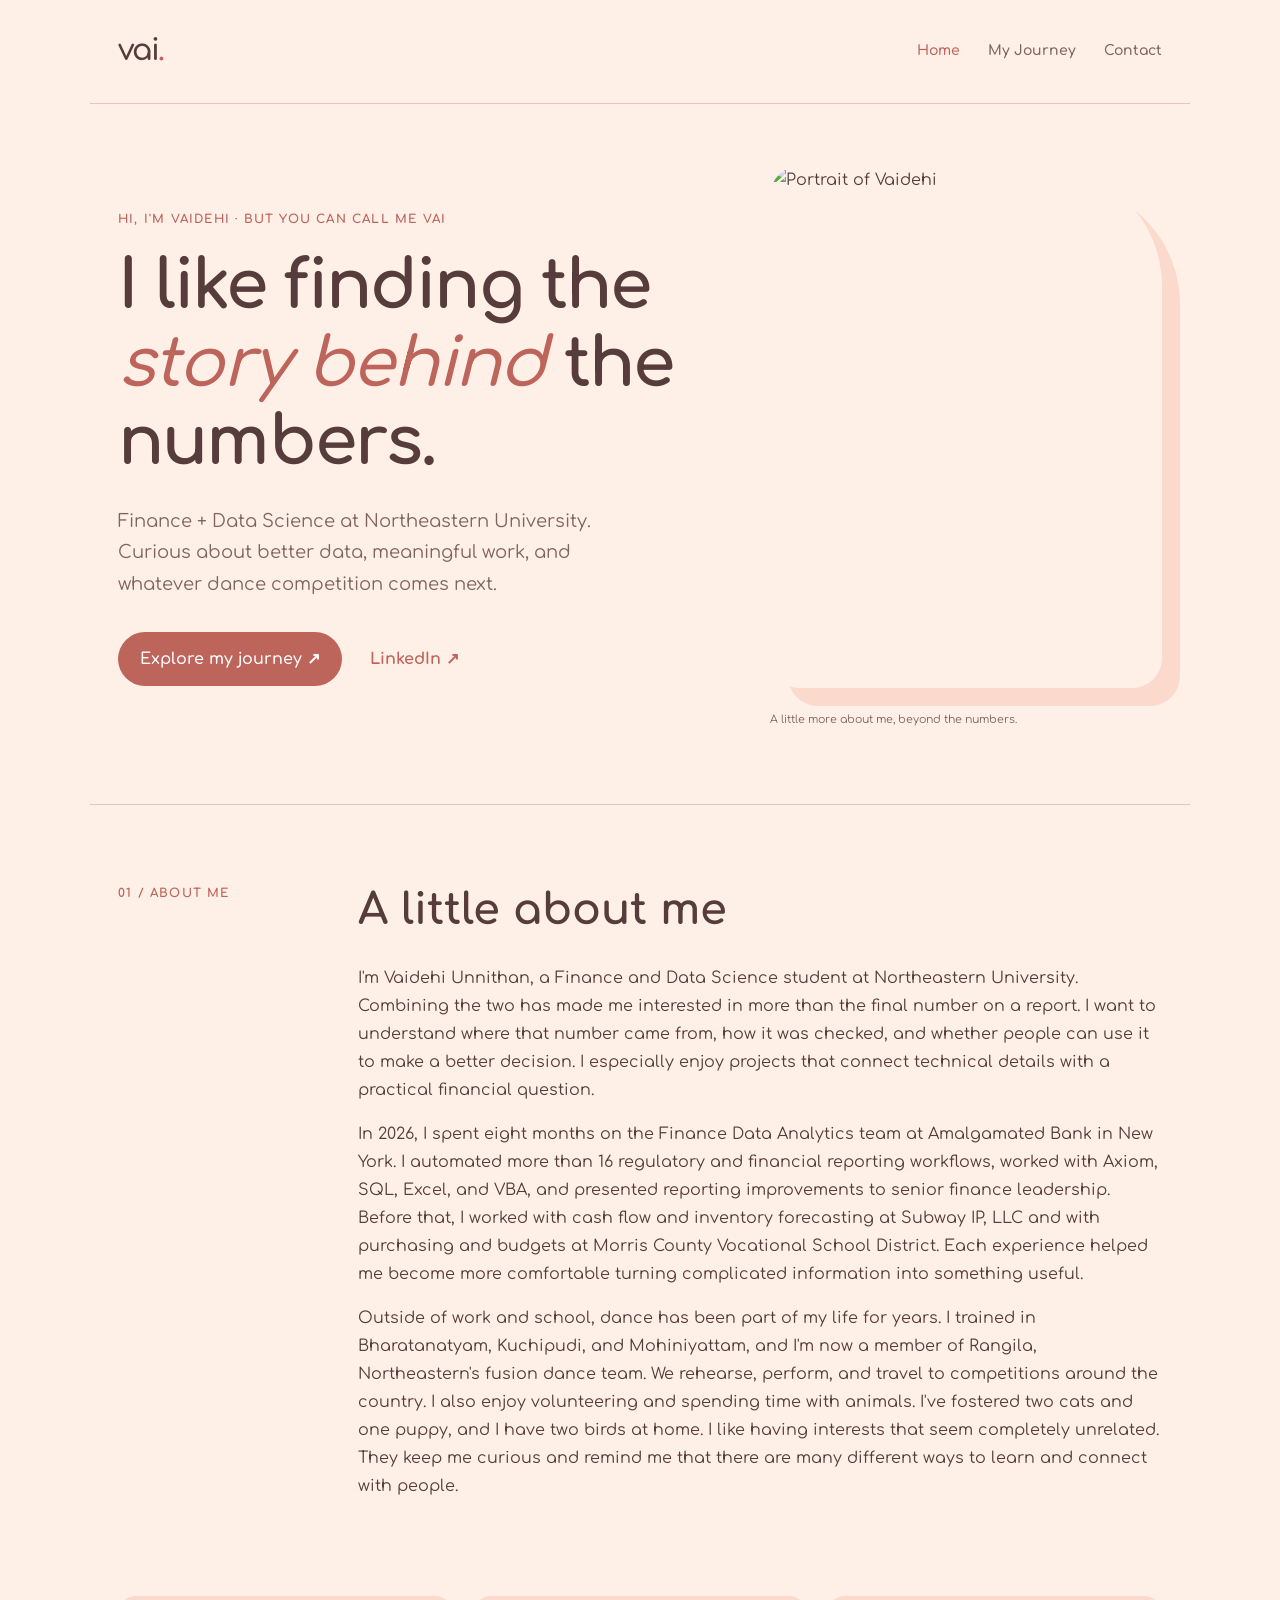
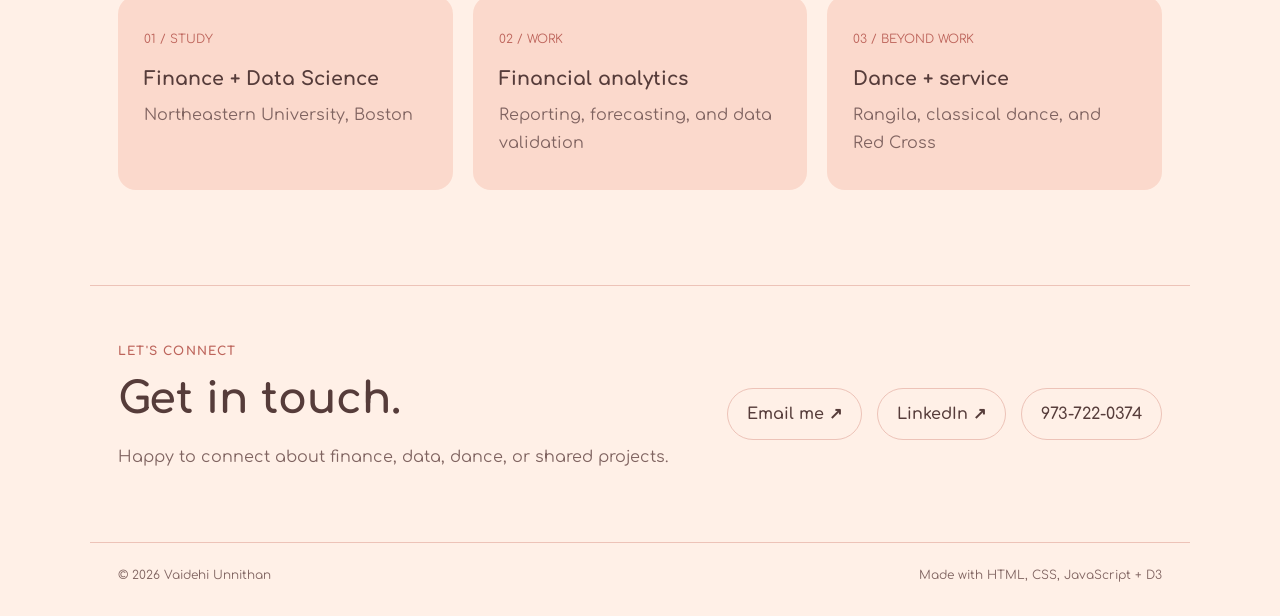
==== index.html @ 47c5c3bd "Add files via upload" ====
<!doctype html><html lang="en"><head><meta charset="utf-8"><meta name="viewport" content="width=device-width,initial-scale=1"><meta name="description" content="Vaidehi Unnithan | Finance, data science, dance, and community"><title>Vaidehi Unnithan | Home</title><link rel="stylesheet" href="styles.css"></head><body>
<header class="site-header"><a class="logo" href="index.html">vai<span>.</span></a><nav aria-label="Main navigation"><a class="active" aria-current="page" href="index.html">Home</a><a href="achievements.html">My Journey</a><a href="#contact">Contact</a></nav></header>
<main><section class="hero wrap"><div><div class="eyebrow">HI, I'M VAIDEHI · BUT YOU CAN CALL ME VAI</div><h1>I like finding the <em>story behind</em> the numbers.</h1><p class="lead">Finance + Data Science at Northeastern University. Curious about better data, meaningful work, and whatever dance competition comes next.</p><div class="hero-links"><a class="button" href="achievements.html">Explore my journey ↗</a><a class="text-link" href="https://www.linkedin.com/in/vaidehiunn/" target="_blank" rel="noopener noreferrer">LinkedIn ↗</a></div></div><figure class="portrait"><img src="assets/vai-portrait.jpg" alt="Portrait of Vaidehi"><figcaption>A little more about me, beyond the numbers.</figcaption></figure></section>
<section class="wrap about" aria-labelledby="about-title"><div class="section-kicker">01 / ABOUT ME</div><div><h2 id="about-title">A little about me</h2><p>I'm Vaidehi Unnithan, a Finance and Data Science student at Northeastern University. Combining the two has made me interested in more than the final number on a report. I want to understand where that number came from, how it was checked, and whether people can use it to make a better decision. I especially enjoy projects that connect technical details with a practical financial question.</p><p>In 2026, I spent eight months on the Finance Data Analytics team at Amalgamated Bank in New York. I automated more than 16 regulatory and financial reporting workflows, worked with Axiom, SQL, Excel, and VBA, and presented reporting improvements to senior finance leadership. Before that, I worked with cash flow and inventory forecasting at Subway IP, LLC and with purchasing and budgets at Morris County Vocational School District. Each experience helped me become more comfortable turning complicated information into something useful.</p><p>Outside of work and school, dance has been part of my life for years. I trained in Bharatanatyam, Kuchipudi, and Mohiniyattam, and I'm now a member of Rangila, Northeastern's fusion dance team. We rehearse, perform, and travel to competitions around the country. I also enjoy volunteering and spending time with animals. I've fostered two cats and one puppy, and I have two birds at home. I like having interests that seem completely unrelated. They keep me curious and remind me that there are many different ways to learn and connect with people.</p></div></section>
<section class="wrap quick-notes" aria-label="At a glance"><article><span>01 / STUDY</span><h3>Finance + Data Science</h3><p>Northeastern University, Boston</p></article><article><span>02 / WORK</span><h3>Financial analytics</h3><p>Reporting, forecasting, and data validation</p></article><article><span>03 / BEYOND WORK</span><h3>Dance + service</h3><p>Rangila, classical dance, and Red Cross</p></article></section>
<section class="wrap contact" id="contact"><div><div class="section-kicker">LET'S CONNECT</div><h2>Get in touch.</h2><p>Happy to connect about finance, data, dance, or shared projects.</p></div><div class="contact-links"><a href="mailto:unnithan.v@northeastern.edu">Email me ↗</a><a href="https://www.linkedin.com/in/vaidehiunn/" target="_blank" rel="noopener noreferrer">LinkedIn ↗</a><a href="tel:+19737220374">973-722-0374</a></div></section></main><footer class="wrap footer">© 2026 Vaidehi Unnithan <span>Made with HTML, CSS, JavaScript + D3</span></footer></body></html>
---- styles.css ----
@import url('https://fonts.googleapis.com/css2?family=Comfortaa:wght@400;500;600;700&display=swap');
:root{--bg:#fff0e7;--ink:#563c3a;--muted:#806461;--accent:#bd645b;--soft:#fbd9cc;--line:#edc3b8;--white:#fffaf6}*{box-sizing:border-box}html{scroll-behavior:smooth}body{margin:0;background:var(--bg);color:var(--ink);font-family:'Comfortaa',Arial,sans-serif;line-height:1.75}a{color:inherit}a:focus-visible,button:focus-visible{outline:3px solid var(--accent);outline-offset:4px}.wrap{max-width:1100px;padding:0 28px;margin:0 auto}.site-header{max-width:1100px;padding:25px 28px;margin:auto;display:flex;align-items:center;justify-content:space-between;border-bottom:1px solid var(--line)}.logo{text-decoration:none;font-family:'Comfortaa',sans-serif;font-size:30px;font-weight:600}.logo span{color:var(--accent)}nav{display:flex;gap:28px}nav a{text-decoration:none;font-size:14px;color:var(--muted);font-weight:600}nav a:hover,nav a.active{color:var(--accent)}.hero{display:grid;grid-template-columns:1.2fr .8fr;gap:64px;align-items:center;min-height:590px;padding-top:62px;padding-bottom:75px}.eyebrow,.section-kicker{font-size:12px;letter-spacing:2.3px;color:var(--accent);font-weight:700}.hero h1,.journey>h1{font-size:clamp(44px,5.3vw,72px);letter-spacing:-1.8px;line-height:1.15;max-width:700px;margin:17px 0 25px;font-family:'Comfortaa',Arial,sans-serif;font-weight:500}.hero h1 em,.journey h1 em{color:var(--accent);font-weight:500}.lead{color:var(--muted);font-size:18px;max-width:540px}.hero-links{display:flex;align-items:center;gap:28px;margin-top:32px;flex-wrap:wrap}.button{display:inline-block;padding:13px 22px;border-radius:999px;text-decoration:none;background:var(--accent);color:#fff;font-weight:600}.button:hover{background:var(--ink)}.text-link{color:var(--accent);font-weight:700;text-decoration:none}.text-link:hover{text-decoration:underline}.portrait,.story-photo{margin:0}.portrait img,.story-photo img{width:100%;display:block;object-fit:cover;border-radius:170px 170px 9px 9px;box-shadow:18px 18px 0 var(--soft)}figcaption{font-size:11px;color:var(--muted);margin-top:22px}.about{padding-top:78px;padding-bottom:80px;border-top:1px solid var(--line);display:grid;grid-template-columns:210px 1fr;gap:30px}.about h2,.contact h2,.journey h2{font-family:'Comfortaa',Arial,sans-serif;font-weight:500;font-size:clamp(30px,3.4vw,43px);line-height:1.3;margin:0 0 25px}.about p,.journey p{color:var(--ink)}.quick-notes{display:grid;grid-template-columns:repeat(3,1fr);gap:20px;padding-bottom:95px}.quick-notes article{background:var(--soft);padding:28px 26px;min-height:180px}.quick-notes span{font-size:12px;color:var(--accent)}.quick-notes h3{margin:10px 0 0;font-size:19px}.quick-notes p{color:var(--muted);margin:5px 0}.contact{padding-top:55px;padding-bottom:55px;border-top:1px solid var(--line);display:flex;justify-content:space-between;gap:35px;align-items:center}.contact h2{margin-top:10px;margin-bottom:8px}.contact p{color:var(--muted)}.contact-links{display:flex;gap:15px;flex-wrap:wrap}.contact-links a{border:1px solid var(--line);padding:11px 19px;text-decoration:none;font-weight:600;white-space:nowrap}.contact-links a:hover{border-color:var(--accent);color:var(--accent)}.footer{border-top:1px solid var(--line);padding-top:22px;padding-bottom:30px;display:flex;justify-content:space-between;color:var(--muted);font-size:12px;gap:15px}.journey{padding-top:64px;padding-bottom:90px}.journey>h1{font-size:clamp(40px,5vw,62px);max-width:820px}.journey-intro{font-size:18px;max-width:720px;margin-bottom:74px}.split-story{display:grid;grid-template-columns:1.35fr .65fr;gap:70px;align-items:center;padding-bottom:65px;border-bottom:1px solid var(--line)}.story-photo img{border-radius:8px 140px 8px 8px}.experiences{padding:60px 0;border-bottom:1px solid var(--line)}.highlights{padding:0;margin:0;list-style:none;display:grid;grid-template-columns:repeat(2,1fr);gap:18px}.highlights li{border-left:3px solid var(--accent);background:var(--white);padding:18px 22px}.highlights strong{display:block}.highlights span{display:block;font-size:13px;color:var(--muted);margin-top:4px}.viz-section{padding:62px 0;border-bottom:1px solid var(--line)}.viz-section>p{max-width:790px}.chart{width:100%;margin-top:30px;overflow-x:auto;background:var(--white);border:1px solid var(--line);border-radius:7px;padding:15px}.chart svg{display:block;max-width:100%;height:auto}.chart-detail{min-height:65px;padding:14px 19px;background:var(--soft);font-size:14px;border-radius:4px;margin-top:15px}.chart-note{font-size:12px;color:var(--muted)}.bar{cursor:pointer}.bar:hover{opacity:.78}.outside{padding:60px 0}.outside p{max-width:800px}.outside a{display:inline-block;margin-top:12px}@media(max-width:760px){.hero,.about,.split-story{grid-template-columns:1fr;gap:35px}.hero{padding-top:48px;min-height:auto}.portrait{max-width:380px}.about{padding-top:55px}.quick-notes,.highlights{grid-template-columns:1fr}.contact,.footer{flex-direction:column;align-items:start}.site-header{padding:18px 20px}.site-header nav{gap:14px}.wrap{padding-left:20px;padding-right:20px}.journey{padding-top:45px}.journey-intro{margin-bottom:45px}}

/* Additional gallery and achievement styling */
.feature-story{display:grid;grid-template-columns:1.25fr .75fr;gap:54px;align-items:center;margin:60px 0 35px;padding:35px 0;border-top:1px solid var(--line)}.feature-story.reverse{grid-template-columns:1fr 1fr}.feature-story figure,.photo-strip figure{margin:0}.feature-story img{display:block;width:100%;max-height:440px;object-fit:cover;border-radius:8px}.feature-story figure figcaption,.photo-strip figcaption{margin:8px 0;color:var(--muted)}.photo-strip{display:grid;grid-template-columns:repeat(3,1fr);gap:16px;margin:16px 0 55px}.photo-strip img{width:100%;height:210px;object-fit:cover;border-radius:6px;display:block}.dance-photos{grid-template-columns:1fr 1fr}.dance-photos img{height:350px}.impact-card{padding:28px 35px;background:var(--soft);border-radius:10px}.impact-card span{display:block;font:500 55px 'Comfortaa',sans-serif;color:var(--accent);line-height:1.25}.impact-card strong{display:block}.impact-card p{margin:3px 0 28px}.impact-card p:last-child{margin-bottom:0}.journey .section-kicker{margin-bottom:12px}@media(max-width:760px){.feature-story,.feature-story.reverse{grid-template-columns:1fr;gap:18px}.photo-strip{grid-template-columns:1fr 1fr}.photo-strip img,.dance-photos img{height:190px}.photo-strip figure:last-child:nth-child(odd){grid-column:span 2}.hero .portrait img{max-height:450px;object-position:center 45%}}

/* Peach palette and friendly rounded Comfortaa typography */
.logo{letter-spacing:-1.6px}.hero h1,.journey>h1{font-weight:700}.about h2,.contact h2,.journey h2{font-weight:700}.quick-notes article,.highlights li,.chart,.impact-card{border-radius:18px}.contact-links a{border-radius:999px}.feature-story img,.photo-strip img{border-radius:17px}.portrait img{border-radius:30px 120px 30px 30px}.story-photo img{border-radius:20px 110px 20px 20px}.impact-card span{font-family:Comfortaa,Arial,sans-serif;font-weight:700}.eyebrow,.section-kicker{letter-spacing:1.2px}

/* Homepage portrait is taller than the previous group photo. */
.hero .portrait img{aspect-ratio:3/4;object-fit:cover;object-position:center 43%}
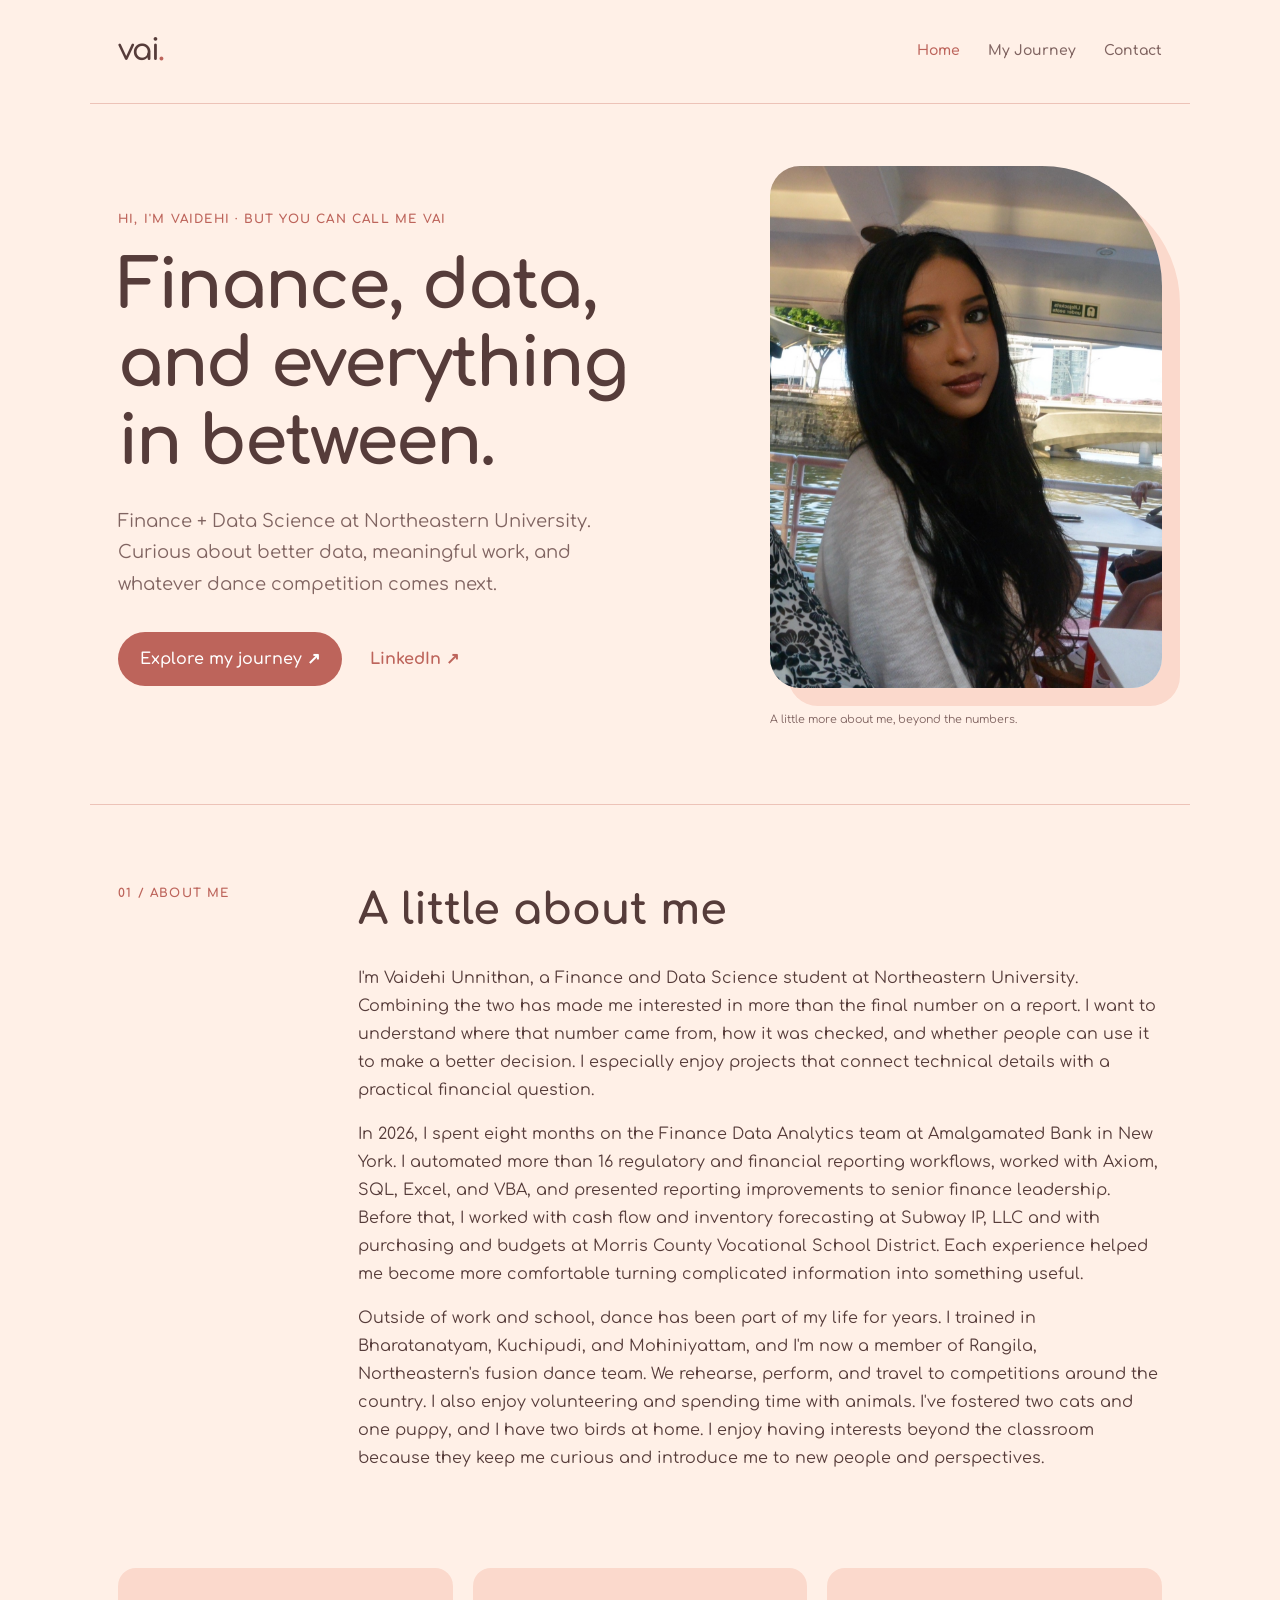
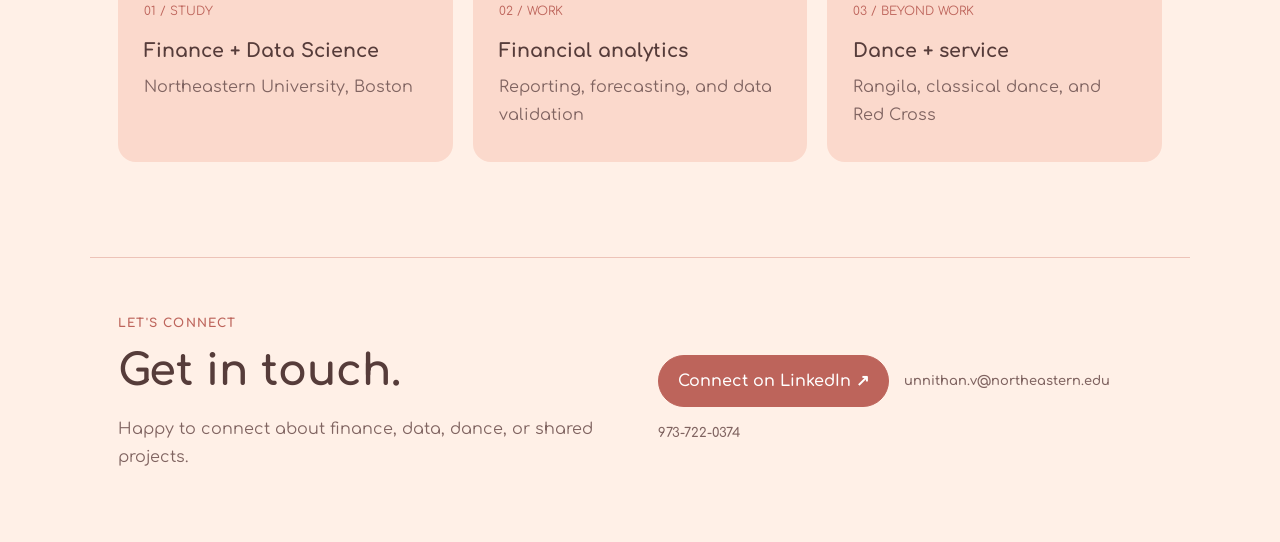
==== commit b22f34c7: "Add files via upload" ====
--- a/index.html
+++ b/index.html
@@ -1,6 +1,6 @@
 <!doctype html><html lang="en"><head><meta charset="utf-8"><meta name="viewport" content="width=device-width,initial-scale=1"><meta name="description" content="Vaidehi Unnithan | Finance, data science, dance, and community"><title>Vaidehi Unnithan | Home</title><link rel="stylesheet" href="styles.css"></head><body>
 <header class="site-header"><a class="logo" href="index.html">vai<span>.</span></a><nav aria-label="Main navigation"><a class="active" aria-current="page" href="index.html">Home</a><a href="achievements.html">My Journey</a><a href="#contact">Contact</a></nav></header>
-<main><section class="hero wrap"><div><div class="eyebrow">HI, I'M VAIDEHI · BUT YOU CAN CALL ME VAI</div><h1>I like finding the <em>story behind</em> the numbers.</h1><p class="lead">Finance + Data Science at Northeastern University. Curious about better data, meaningful work, and whatever dance competition comes next.</p><div class="hero-links"><a class="button" href="achievements.html">Explore my journey ↗</a><a class="text-link" href="https://www.linkedin.com/in/vaidehiunn/" target="_blank" rel="noopener noreferrer">LinkedIn ↗</a></div></div><figure class="portrait"><img src="assets/vai-portrait.jpg" alt="Portrait of Vaidehi"><figcaption>A little more about me, beyond the numbers.</figcaption></figure></section>
-<section class="wrap about" aria-labelledby="about-title"><div class="section-kicker">01 / ABOUT ME</div><div><h2 id="about-title">A little about me</h2><p>I'm Vaidehi Unnithan, a Finance and Data Science student at Northeastern University. Combining the two has made me interested in more than the final number on a report. I want to understand where that number came from, how it was checked, and whether people can use it to make a better decision. I especially enjoy projects that connect technical details with a practical financial question.</p><p>In 2026, I spent eight months on the Finance Data Analytics team at Amalgamated Bank in New York. I automated more than 16 regulatory and financial reporting workflows, worked with Axiom, SQL, Excel, and VBA, and presented reporting improvements to senior finance leadership. Before that, I worked with cash flow and inventory forecasting at Subway IP, LLC and with purchasing and budgets at Morris County Vocational School District. Each experience helped me become more comfortable turning complicated information into something useful.</p><p>Outside of work and school, dance has been part of my life for years. I trained in Bharatanatyam, Kuchipudi, and Mohiniyattam, and I'm now a member of Rangila, Northeastern's fusion dance team. We rehearse, perform, and travel to competitions around the country. I also enjoy volunteering and spending time with animals. I've fostered two cats and one puppy, and I have two birds at home. I like having interests that seem completely unrelated. They keep me curious and remind me that there are many different ways to learn and connect with people.</p></div></section>
+<main><section class="hero wrap"><div><div class="eyebrow">HI, I'M VAIDEHI · BUT YOU CAN CALL ME VAI</div><h1>Finance, data, and everything in between.</h1><p class="lead">Finance + Data Science at Northeastern University. Curious about better data, meaningful work, and whatever dance competition comes next.</p><div class="hero-links"><a class="button" href="achievements.html">Explore my journey ↗</a><a class="text-link" href="https://www.linkedin.com/in/vaidehiunn/" target="_blank" rel="noopener noreferrer">LinkedIn ↗</a></div></div><figure class="portrait"><img src="assets/vai-portrait.jpg" alt="Portrait of Vaidehi"><figcaption>A little more about me, beyond the numbers.</figcaption></figure></section>
+<section class="wrap about" aria-labelledby="about-title"><div class="section-kicker">01 / ABOUT ME</div><div><h2 id="about-title">A little about me</h2><p>I'm Vaidehi Unnithan, a Finance and Data Science student at Northeastern University. Combining the two has made me interested in more than the final number on a report. I want to understand where that number came from, how it was checked, and whether people can use it to make a better decision. I especially enjoy projects that connect technical details with a practical financial question.</p><p>In 2026, I spent eight months on the Finance Data Analytics team at Amalgamated Bank in New York. I automated more than 16 regulatory and financial reporting workflows, worked with Axiom, SQL, Excel, and VBA, and presented reporting improvements to senior finance leadership. Before that, I worked with cash flow and inventory forecasting at Subway IP, LLC and with purchasing and budgets at Morris County Vocational School District. Each experience helped me become more comfortable turning complicated information into something useful.</p><p>Outside of work and school, dance has been part of my life for years. I trained in Bharatanatyam, Kuchipudi, and Mohiniyattam, and I'm now a member of Rangila, Northeastern's fusion dance team. We rehearse, perform, and travel to competitions around the country. I also enjoy volunteering and spending time with animals. I've fostered two cats and one puppy, and I have two birds at home. I enjoy having interests beyond the classroom because they keep me curious and introduce me to new people and perspectives.</p></div></section>
 <section class="wrap quick-notes" aria-label="At a glance"><article><span>01 / STUDY</span><h3>Finance + Data Science</h3><p>Northeastern University, Boston</p></article><article><span>02 / WORK</span><h3>Financial analytics</h3><p>Reporting, forecasting, and data validation</p></article><article><span>03 / BEYOND WORK</span><h3>Dance + service</h3><p>Rangila, classical dance, and Red Cross</p></article></section>
-<section class="wrap contact" id="contact"><div><div class="section-kicker">LET'S CONNECT</div><h2>Get in touch.</h2><p>Happy to connect about finance, data, dance, or shared projects.</p></div><div class="contact-links"><a href="mailto:unnithan.v@northeastern.edu">Email me ↗</a><a href="https://www.linkedin.com/in/vaidehiunn/" target="_blank" rel="noopener noreferrer">LinkedIn ↗</a><a href="tel:+19737220374">973-722-0374</a></div></section></main><footer class="wrap footer">© 2026 Vaidehi Unnithan <span>Made with HTML, CSS, JavaScript + D3</span></footer></body></html>+<section class="wrap contact" id="contact"><div><div class="section-kicker">LET'S CONNECT</div><h2>Get in touch.</h2><p>Happy to connect about finance, data, dance, or shared projects.</p></div><div class="contact-links"><a class="button" href="https://www.linkedin.com/in/vaidehiunn/" target="_blank" rel="noopener noreferrer">Connect on LinkedIn ↗</a><span class="contact-detail">unnithan.v@northeastern.edu</span><span class="contact-detail">973-722-0374</span></div></section></main></body></html>
--- a/styles.css
+++ b/styles.css
@@ -9,3 +9,11 @@
 
 /* Homepage portrait is taller than the previous group photo. */
 .hero .portrait img{aspect-ratio:3/4;object-fit:cover;object-position:center 43%}
+
+/* Latest edits: plain type and simple contact details */
+em, i {font-style:normal;}
+.contact-links {align-items:center;}
+.contact-links .button {background:var(--accent);color:#fff;border-color:var(--accent);}
+.contact-links .button:hover {background:var(--ink);color:#fff;}
+.contact-detail {font-size:13px;color:var(--muted);font-weight:600;}
+.feature-story h3 {font-size:19px;line-height:1.4;margin:26px 0 8px;font-weight:700;color:var(--accent);}
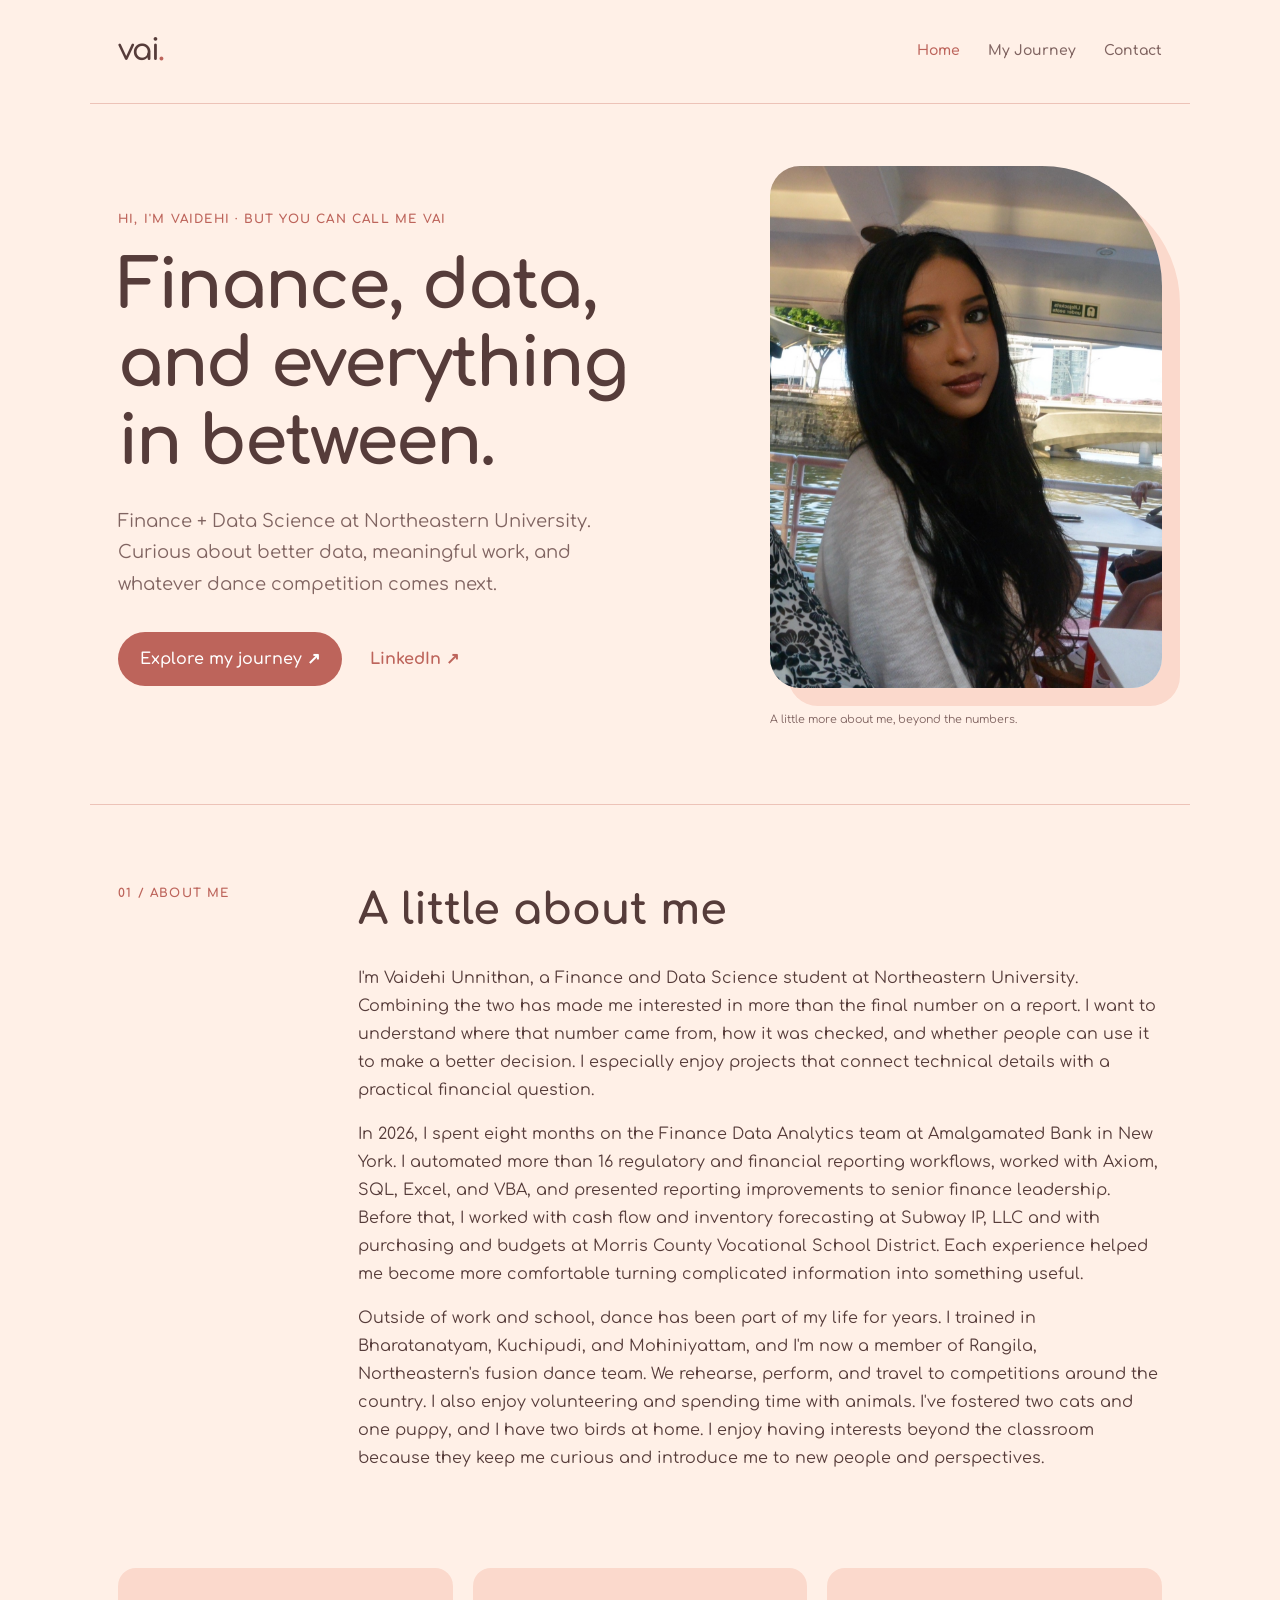
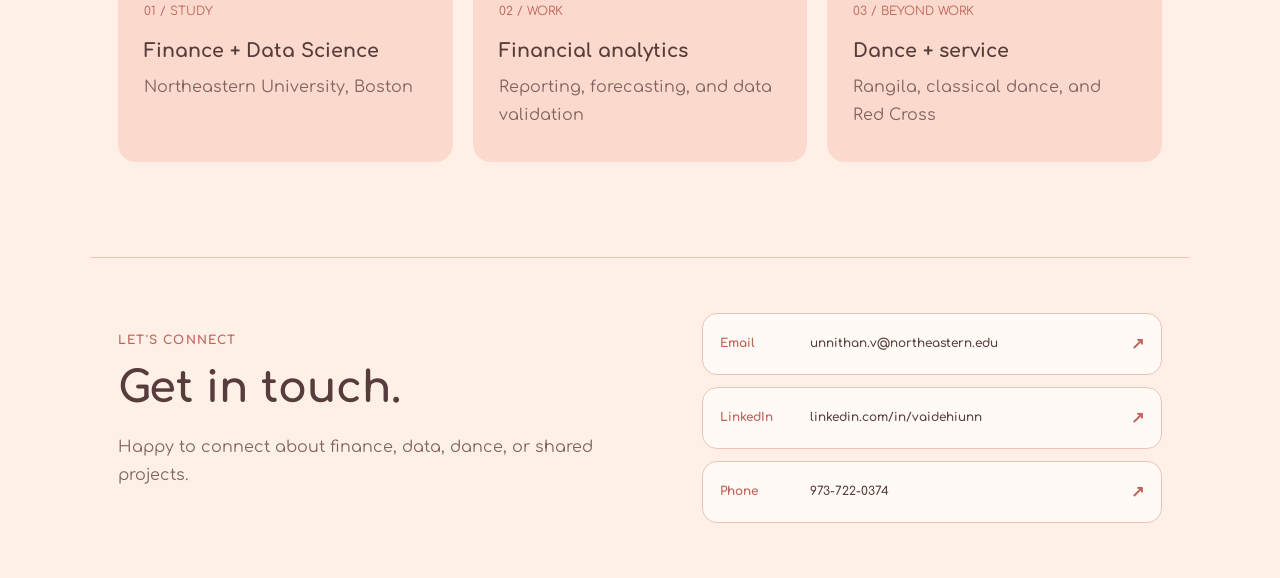
==== commit 79d17b33: "Add files via upload" ====
--- a/index.html
+++ b/index.html
@@ -1,6 +1,9 @@
-<!doctype html><html lang="en"><head><meta charset="utf-8"><meta name="viewport" content="width=device-width,initial-scale=1"><meta name="description" content="Vaidehi Unnithan | Finance, data science, dance, and community"><title>Vaidehi Unnithan | Home</title><link rel="stylesheet" href="styles.css"></head><body>
-<header class="site-header"><a class="logo" href="index.html">vai<span>.</span></a><nav aria-label="Main navigation"><a class="active" aria-current="page" href="index.html">Home</a><a href="achievements.html">My Journey</a><a href="#contact">Contact</a></nav></header>
-<main><section class="hero wrap"><div><div class="eyebrow">HI, I'M VAIDEHI · BUT YOU CAN CALL ME VAI</div><h1>Finance, data, and everything in between.</h1><p class="lead">Finance + Data Science at Northeastern University. Curious about better data, meaningful work, and whatever dance competition comes next.</p><div class="hero-links"><a class="button" href="achievements.html">Explore my journey ↗</a><a class="text-link" href="https://www.linkedin.com/in/vaidehiunn/" target="_blank" rel="noopener noreferrer">LinkedIn ↗</a></div></div><figure class="portrait"><img src="assets/vai-portrait.jpg" alt="Portrait of Vaidehi"><figcaption>A little more about me, beyond the numbers.</figcaption></figure></section>
-<section class="wrap about" aria-labelledby="about-title"><div class="section-kicker">01 / ABOUT ME</div><div><h2 id="about-title">A little about me</h2><p>I'm Vaidehi Unnithan, a Finance and Data Science student at Northeastern University. Combining the two has made me interested in more than the final number on a report. I want to understand where that number came from, how it was checked, and whether people can use it to make a better decision. I especially enjoy projects that connect technical details with a practical financial question.</p><p>In 2026, I spent eight months on the Finance Data Analytics team at Amalgamated Bank in New York. I automated more than 16 regulatory and financial reporting workflows, worked with Axiom, SQL, Excel, and VBA, and presented reporting improvements to senior finance leadership. Before that, I worked with cash flow and inventory forecasting at Subway IP, LLC and with purchasing and budgets at Morris County Vocational School District. Each experience helped me become more comfortable turning complicated information into something useful.</p><p>Outside of work and school, dance has been part of my life for years. I trained in Bharatanatyam, Kuchipudi, and Mohiniyattam, and I'm now a member of Rangila, Northeastern's fusion dance team. We rehearse, perform, and travel to competitions around the country. I also enjoy volunteering and spending time with animals. I've fostered two cats and one puppy, and I have two birds at home. I enjoy having interests beyond the classroom because they keep me curious and introduce me to new people and perspectives.</p></div></section>
-<section class="wrap quick-notes" aria-label="At a glance"><article><span>01 / STUDY</span><h3>Finance + Data Science</h3><p>Northeastern University, Boston</p></article><article><span>02 / WORK</span><h3>Financial analytics</h3><p>Reporting, forecasting, and data validation</p></article><article><span>03 / BEYOND WORK</span><h3>Dance + service</h3><p>Rangila, classical dance, and Red Cross</p></article></section>
-<section class="wrap contact" id="contact"><div><div class="section-kicker">LET'S CONNECT</div><h2>Get in touch.</h2><p>Happy to connect about finance, data, dance, or shared projects.</p></div><div class="contact-links"><a class="button" href="https://www.linkedin.com/in/vaidehiunn/" target="_blank" rel="noopener noreferrer">Connect on LinkedIn ↗</a><span class="contact-detail">unnithan.v@northeastern.edu</span><span class="contact-detail">973-722-0374</span></div></section></main></body></html>+<!DOCTYPE html>
+<html lang="en"><head><meta charset="utf-8"/><meta content="width=device-width,initial-scale=1" name="viewport"/><meta content="Vaidehi Unnithan | Finance, data science, dance, and community" name="description"/><title>Vaidehi Unnithan | Home</title><link href="styles.css" rel="stylesheet"/></head><body>
+<header class="site-header"><a class="logo" href="index.html">vai<span>.</span></a><nav aria-label="Main navigation"><a aria-current="page" class="active" href="index.html">Home</a><a href="achievements.html">My Journey</a><a href="#contact">Contact</a></nav></header>
+<main><section class="hero wrap"><div><div class="eyebrow">HI, I'M VAIDEHI · BUT YOU CAN CALL ME VAI</div><h1>Finance, data, and everything in between.</h1><p class="lead">Finance + Data Science at Northeastern University. Curious about better data, meaningful work, and whatever dance competition comes next.</p><div class="hero-links"><a class="button" href="achievements.html">Explore my journey ↗</a><a class="text-link" href="https://www.linkedin.com/in/vaidehiunn/" rel="noopener noreferrer" target="_blank">LinkedIn ↗</a></div></div><figure class="portrait"><img alt="Portrait of Vaidehi" src="assets/vai-portrait.jpg"/><figcaption>A little more about me, beyond the numbers.</figcaption></figure></section>
+<section aria-labelledby="about-title" class="wrap about"><div class="section-kicker">01 / ABOUT ME</div><div><h2 id="about-title">A little about me</h2><p>I'm Vaidehi Unnithan, a Finance and Data Science student at Northeastern University. Combining the two has made me interested in more than the final number on a report. I want to understand where that number came from, how it was checked, and whether people can use it to make a better decision. I especially enjoy projects that connect technical details with a practical financial question.</p><p>In 2026, I spent eight months on the Finance Data Analytics team at Amalgamated Bank in New York. I automated more than 16 regulatory and financial reporting workflows, worked with Axiom, SQL, Excel, and VBA, and presented reporting improvements to senior finance leadership. Before that, I worked with cash flow and inventory forecasting at Subway IP, LLC and with purchasing and budgets at Morris County Vocational School District. Each experience helped me become more comfortable turning complicated information into something useful.</p><p>Outside of work and school, dance has been part of my life for years. I trained in Bharatanatyam, Kuchipudi, and Mohiniyattam, and I'm now a member of Rangila, Northeastern's fusion dance team. We rehearse, perform, and travel to competitions around the country. I also enjoy volunteering and spending time with animals. I've fostered two cats and one puppy, and I have two birds at home. I enjoy having interests beyond the classroom because they keep me curious and introduce me to new people and perspectives.</p></div></section>
+<section aria-label="At a glance" class="wrap quick-notes"><article><span>01 / STUDY</span><h3>Finance + Data Science</h3><p>Northeastern University, Boston</p></article><article><span>02 / WORK</span><h3>Financial analytics</h3><p>Reporting, forecasting, and data validation</p></article><article><span>03 / BEYOND WORK</span><h3>Dance + service</h3><p>Rangila, classical dance, and Red Cross</p></article></section>
+<section class="wrap contact" id="contact"><div><div class="section-kicker">LET'S CONNECT</div><h2>Get in touch.</h2><p>Happy to connect about finance, data, dance, or shared projects.</p></div><div class="contact-links"><a class="contact-row" href="mailto:unnithan.v@northeastern.edu"><span class="contact-type">Email</span><span class="contact-value">unnithan.v@northeastern.edu</span><span aria-hidden="true" class="contact-arrow">↗</span></a>
+<a class="contact-row" href="https://www.linkedin.com/in/vaidehiunn/" rel="noopener noreferrer" target="_blank"><span class="contact-type">LinkedIn</span><span class="contact-value">linkedin.com/in/vaidehiunn</span><span aria-hidden="true" class="contact-arrow">↗</span></a>
+<a class="contact-row" href="tel:+19737220374"><span class="contact-type">Phone</span><span class="contact-value">973-722-0374</span><span aria-hidden="true" class="contact-arrow">↗</span></a></div></section></main></body></html>
--- a/styles.css
+++ b/styles.css
@@ -17,3 +17,15 @@
 .contact-links .button:hover {background:var(--ink);color:#fff;}
 .contact-detail {font-size:13px;color:var(--muted);font-weight:600;}
 .feature-story h3 {font-size:19px;line-height:1.4;margin:26px 0 8px;font-weight:700;color:var(--accent);}
+
+/* Final refinements: colored keyword and equally aligned contact links */
+.accent-word{color:var(--accent);font-style:normal;font-weight:700}
+.contact-links{display:grid;grid-template-columns:minmax(0,1fr);gap:12px;align-items:stretch;width:100%;max-width:460px}
+.contact-links .contact-row{display:grid;grid-template-columns:78px minmax(0,1fr) 18px;align-items:center;gap:12px;width:100%;min-height:62px;padding:13px 17px;background:var(--white);border:1px solid var(--line);border-radius:15px;color:var(--ink);white-space:normal;text-decoration:none;transition:background .15s ease,border-color .15s ease,transform .15s ease}
+.contact-links .contact-row:hover{background:var(--soft);border-color:var(--accent);color:var(--ink);transform:translateY(-1px)}
+.contact-type{font-size:12px;font-weight:700;color:var(--accent)}
+.contact-value{font-size:12px;font-weight:600;overflow-wrap:anywhere}
+.contact-arrow{justify-self:end;font-size:16px;color:var(--accent)}
+.feature-story .role-heading{margin:30px 0 9px;color:var(--ink);font-size:17px;line-height:1.5}
+.feature-story .role-heading span{display:block;color:var(--accent);font-size:11px;font-weight:700;margin-top:3px}
+@media(max-width:450px){.contact-links .contact-row{grid-template-columns:1fr 18px;gap:2px 8px}.contact-type{grid-column:1}.contact-value{grid-column:1}.contact-arrow{grid-column:2;grid-row:1/span 2}}
